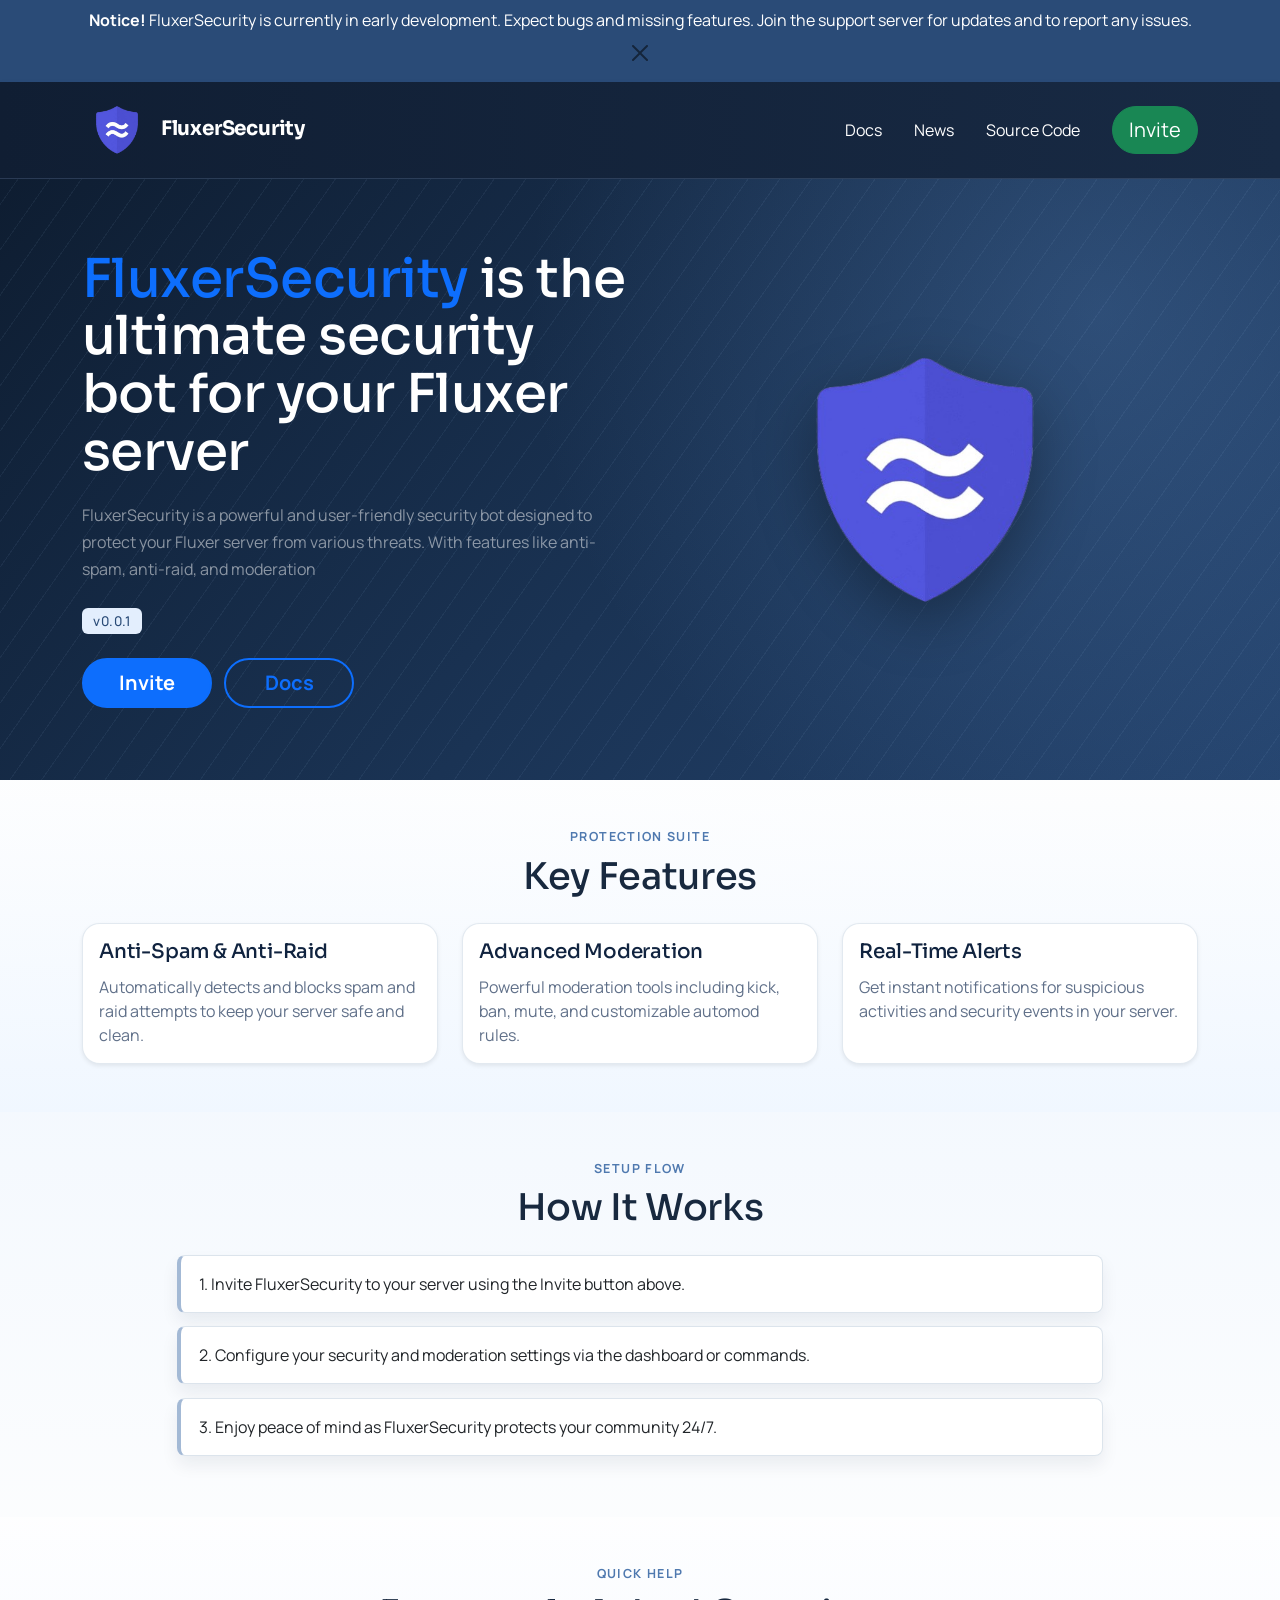
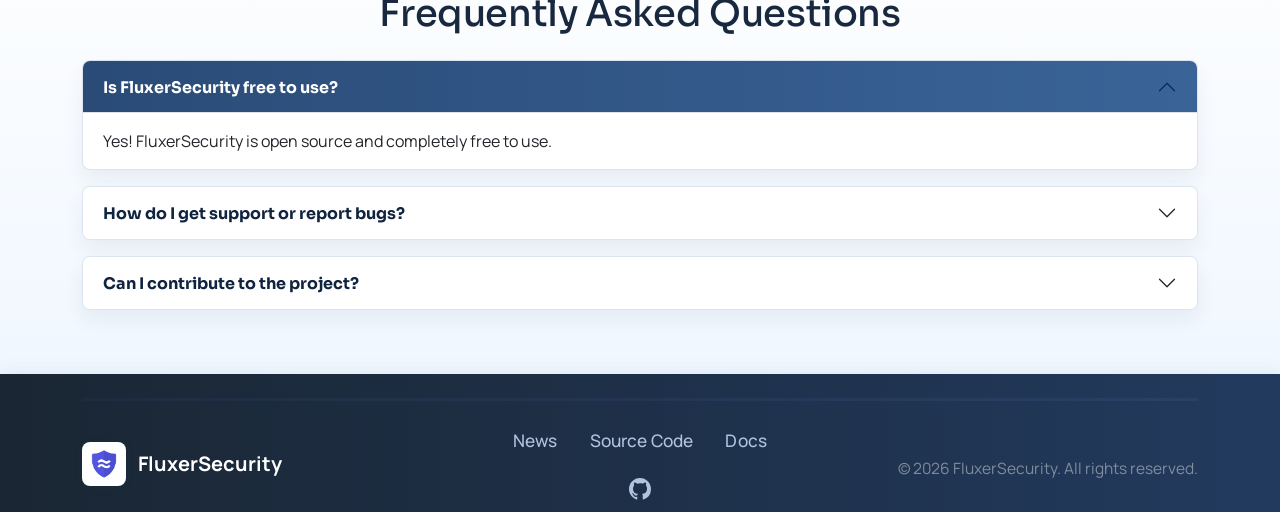
==== index.html @ bf93127a "first commit" ====
<!doctype html>
<html lang="en">
  <head>
    <meta charset="UTF-8" />
    <meta name="viewport" content="width=device-width, initial-scale=1.0" />
    <title>
      FluxerSecurity | An Open Source Security bot for Fluxer Servers
    </title>
    <link
      href="https://cdn.jsdelivr.net/npm/bootstrap@5.3.3/dist/css/bootstrap.min.css"
      rel="stylesheet"
      integrity="sha384-QWTKZyjpPEjISv5WaRU9OFeRpok6YctnYmDr5pNlyT2bRjXh0JMhjY6hW+ALEwIH"
      crossorigin="anonymous"
    />
    <link rel="stylesheet" href="style.css" />
  </head>
  <body class="home-page">
    <div
      class="alert alert-dississible fade show text-center mb-0 pt-2 pb-2 border-0 rounded-0 text-white"
      role="alert"
      style="background-color: #2a4b77"
    >
      <div class="container">
        <strong class="text-white">Notice!</strong>
        FluxerSecurity is currently in early development. Expect bugs and
        missing features. Join the support server for updates and to report any
        issues.
        <button
          type="button"
          class="btn-close"
          data-bs-dismiss="alert"
          aria-label="Close"
          style="padding: 0.8rem"
        ></button>
      </div>
    </div>

    <nav
      class="navbar navbar-expand-md navbar-dark bg-dark landing-navbar"
      style="border-bottom: 1px solid #495057"
    >
      <div class="container">
        <a class="navbar-brand landing-brand text-white fw-bold" href="/">
          <img
            src="/assets/logo.png"
            alt="logo"
            style="width: 70px; height: 70px; margin-right: 5px"
          />
          FluxerSecurity
        </a>
        <ul class="navbar-nav ms-auto">
          <li class="nav-item d-none d-md-inline-block">
            <a class="nav-link active text-lg px-lg-3" href="docs.html">Docs</a>
          </li>
          <li class="nav-item d-none d-md-inline-block">
            <a class="nav-link active text-lg px-lg-3" href="news.html">News</a>
          </li>
          <li class="nav-item d-none d-md-inline-block">
            <a
              class="nav-link active text-lg px-lg-3"
              href="https://codeberg.org/Arcbasehq/FluxerSecurity/src/branch/main/"
              >Source Code</a
            >
          </li>
        </ul>
        <a
          href="https://web.fluxer.app/oauth2/authorize?client_id=1489869721876468227&scope=bot&permissions=8"
          class="btn btn-lg btn-success btn-pill my-2 my-sm-0 ms-3"
          >Invite</a
        >
      </div>
    </nav>

    <section
      class="landing-intro main-hero text-bg-dark pt-5 pt-lg-6 pb-5 pb-lg-7"
    >
      <div class="landing-intro-content container h-100">
        <div class="row align-items-center h-100">
          <div class="col-lg-6 order-lg-1 order-2 hero-copy">
            <h1 id="main-slogan" class="my-4 text-white">
              <span class="text-primary">FluxerSecurity</span> is the ultimate
              security bot for your Fluxer server
            </h1>
            <p class="text-lg text-white-50 hero-lead">
              FluxerSecurity is a powerful and user-friendly security bot
              designed to protect your Fluxer server from various threats. With
              features like anti-spam, anti-raid, and moderation
            </p>
            <div class="my-4">
              <span class="badge badge-subtle-primary p-1 version-badge"
                >v0.0.1</span
              >
            </div>
            <div class="my-4 hero-actions">
              <a
                class="btn btn-primary btn-lg btn-pill"
                href="https://web.fluxer.app/oauth2/authorize?client_id=1489869721876468227&scope=bot&permissions=8"
                >Invite</a
              >
              <a
                href="docs.html"
                class="btn btn-outline-primary btn-lg btn-pill"
                >Docs</a
              >
            </div>
          </div>
          <div
            class="col-lg-6 d-flex justify-content-center align-items-center order-lg-2 order-1 mb-4 mb-lg-0 hero-visual"
          >
            <!-- Hero image or illustration goes here -->
            <img
              src="/assets/logo.png"
              alt="FluxerSecurity Hero"
              class="img-fluid hero-image"
            />
          </div>
        </div>
      </div>
    </section>

    <!-- Features Section -->
    <section class="features-section py-5 bg-light">
      <div class="container">
        <p class="section-kicker text-uppercase text-center mb-2">
          Protection Suite
        </p>
        <h2 class="section-title text-center mb-4">Key Features</h2>
        <div class="row g-4">
          <div class="col-md-4">
            <div class="card h-100 shadow-sm feature-card">
              <div class="card-body">
                <h5 class="card-title">Anti-Spam & Anti-Raid</h5>
                <p class="card-text">
                  Automatically detects and blocks spam and raid attempts to
                  keep your server safe and clean.
                </p>
              </div>
            </div>
          </div>
          <div class="col-md-4">
            <div class="card h-100 shadow-sm feature-card">
              <div class="card-body">
                <h5 class="card-title">Advanced Moderation</h5>
                <p class="card-text">
                  Powerful moderation tools including kick, ban, mute, and
                  customizable automod rules.
                </p>
              </div>
            </div>
          </div>
          <div class="col-md-4">
            <div class="card h-100 shadow-sm feature-card">
              <div class="card-body">
                <h5 class="card-title">Real-Time Alerts</h5>
                <p class="card-text">
                  Get instant notifications for suspicious activities and
                  security events in your server.
                </p>
              </div>
            </div>
          </div>
        </div>
      </div>
    </section>

    <!-- How It Works Section -->
    <section class="how-it-works-section py-5">
      <div class="container">
        <p class="section-kicker text-uppercase text-center mb-2">Setup Flow</p>
        <h2 class="section-title text-center mb-4">How It Works</h2>
        <div class="row justify-content-center">
          <div class="col-md-10">
            <ol class="list-group list-group-numbered list-group-flush">
              <li class="list-group-item">
                Invite FluxerSecurity to your server using the Invite button
                above.
              </li>
              <li class="list-group-item">
                Configure your security and moderation settings via the
                dashboard or commands.
              </li>
              <li class="list-group-item">
                Enjoy peace of mind as FluxerSecurity protects your community
                24/7.
              </li>
            </ol>
          </div>
        </div>
      </div>
    </section>

    <!-- FAQ Section -->
    <section class="faq-section py-5 bg-light">
      <div class="container">
        <p class="section-kicker text-uppercase text-center mb-2">Quick Help</p>
        <h2 class="section-title text-center mb-4">
          Frequently Asked Questions
        </h2>
        <div class="accordion" id="faqAccordion">
          <div class="accordion-item">
            <h2 class="accordion-header" id="faq1-heading">
              <button
                class="accordion-button"
                type="button"
                data-bs-toggle="collapse"
                data-bs-target="#faq1"
                aria-expanded="true"
                aria-controls="faq1"
              >
                Is FluxerSecurity free to use?
              </button>
            </h2>
            <div
              id="faq1"
              class="accordion-collapse collapse show"
              aria-labelledby="faq1-heading"
              data-bs-parent="#faqAccordion"
            >
              <div class="accordion-body">
                Yes! FluxerSecurity is open source and completely free to use.
              </div>
            </div>
          </div>
          <div class="accordion-item">
            <h2 class="accordion-header" id="faq2-heading">
              <button
                class="accordion-button collapsed"
                type="button"
                data-bs-toggle="collapse"
                data-bs-target="#faq2"
                aria-expanded="false"
                aria-controls="faq2"
              >
                How do I get support or report bugs?
              </button>
            </h2>
            <div
              id="faq2"
              class="accordion-collapse collapse"
              aria-labelledby="faq2-heading"
              data-bs-parent="#faqAccordion"
            >
              <div class="accordion-body">
                Join our support server or open an issue on our source code
                repository to get help or report bugs.
              </div>
            </div>
          </div>
          <div class="accordion-item">
            <h2 class="accordion-header" id="faq3-heading">
              <button
                class="accordion-button collapsed"
                type="button"
                data-bs-toggle="collapse"
                data-bs-target="#faq3"
                aria-expanded="false"
                aria-controls="faq3"
              >
                Can I contribute to the project?
              </button>
            </h2>
            <div
              id="faq3"
              class="accordion-collapse collapse"
              aria-labelledby="faq3-heading"
              data-bs-parent="#faqAccordion"
            >
              <div class="accordion-body">
                Absolutely! We welcome contributions. Check out the source code
                and see our contribution guidelines.
              </div>
            </div>
          </div>
        </div>
      </div>
    </section>

    <!-- Footer -->
    <footer class="footer mt-auto pt-4 pb-2">
      <div class="container">
        <div class="footer-divider mb-4"></div>
        <div class="row align-items-center gy-3">
          <div class="col-md-4 text-center text-md-start mb-2 mb-md-0">
            <div
              class="footer-brand d-flex align-items-center justify-content-center justify-content-md-start"
            >
              <img
                src="/assets/logo.png"
                alt="FluxerSecurity Logo"
                style="
                  width: 44px;
                  height: 44px;
                  margin-right: 12px;
                  box-shadow: 0 2px 8px rgba(42, 75, 119, 0.1);
                "
              />
              <span class="fw-bold fs-5">FluxerSecurity</span>
            </div>
          </div>
          <div class="col-md-4 text-center mb-2 mb-md-0">
            <div class="footer-links d-flex justify-content-center gap-3">
              <a href="news.html" class="footer-link">News</a>
              <a
                href="https://codeberg.org/Arcbasehq/FluxerSecurity/src/branch/main/"
                class="footer-link"
                >Source Code</a
              >
              <a href="docs.html" class="footer-link">Docs</a>
            </div>
            <div class="footer-social mt-3">
              <a
                href="#"
                class="footer-social-link"
                aria-label="GitHub"
                title="GitHub"
                ><svg
                  width="22"
                  height="22"
                  fill="currentColor"
                  viewBox="0 0 16 16"
                >
                  <path
                    d="M8 0C3.58 0 0 3.58 0 8c0 3.54 2.29 6.53 5.47 7.59.4.07.55-.17.55-.38 0-.19-.01-.82-.01-1.49-2.01.37-2.53-.49-2.69-.94-.09-.23-.48-.94-.82-1.13-.28-.15-.68-.52-.01-.53.63-.01 1.08.58 1.23.82.72 1.21 1.87.87 2.33.66.07-.52.28-.87.51-1.07-1.78-.2-3.64-.89-3.64-3.95 0-.87.31-1.59.82-2.15-.08-.2-.36-1.02.08-2.12 0 0 .67-.21 2.2.82a7.65 7.65 0 0 1 2-.27c.68 0 1.36.09 2 .27 1.53-1.04 2.2-.82 2.2-.82.44 1.1.16 1.92.08 2.12.51.56.82 1.27.82 2.15 0 3.07-1.87 3.75-3.65 3.95.29.25.54.73.54 1.48 0 1.07-.01 1.93-.01 2.2 0 .21.15.46.55.38A8.013 8.013 0 0 0 16 8c0-4.42-3.58-8-8-8z"
                  /></svg
              ></a>
            </div>
          </div>
          <div class="col-md-4 text-center text-md-end">
            <div class="footer-copy text-white-50 small">
              &copy; 2026 FluxerSecurity. All rights reserved.
            </div>
          </div>
        </div>
      </div>
    </footer>

    <script
      src="https://cdn.jsdelivr.net/npm/bootstrap@5.3.3/dist/js/bootstrap.bundle.min.js"
      integrity="sha384-YvpcrYf0tY3lHB60NNkmXc5s9fDVZLESaAA55NDzOxhy9GkcIdslK1eN7N6jIeHz"
      crossorigin="anonymous"
    ></script>
  </body>
</html>
---- style.css ----
@import url("https://fonts.googleapis.com/css2?family=Manrope:wght@400;500;700&family=Sora:wght@600;700&display=swap");

:root {
  --brand-navy: #10233f;
  --brand-blue: #2a4b77;
  --brand-sky: #4f79af;
  --surface-soft: #f5f9ff;
  --ink-main: #18293f;
  --ink-muted: #607089;
  --radius-lg: 1.1rem;
}

/* Footer Styles */
/* Enhanced Footer Styles */
.footer {
  background: linear-gradient(90deg, #1a2633 0%, #223a5e 100%);
  color: #fff;
  font-size: 1rem;
  margin-top: 3rem;
  box-shadow: 0 -2px 16px 0 rgba(42, 75, 119, 0.08);
  position: relative;
  z-index: 2;
  padding-left: 0;
  padding-right: 0;
}
.footer-divider {
  height: 3px;
  width: 100%;
  background: linear-gradient(90deg, #2a4b77 0%, #4e6fae 100%);
  opacity: 0.15;
  border-radius: 2px;
  margin-bottom: 2rem;
}
.footer-brand img {
  border-radius: 0.5rem;
  background: #fff;
  padding: 2px;
  box-shadow: 0 2px 8px rgba(42, 75, 119, 0.1);
  margin-bottom: 0;
}
.footer-links {
  gap: 1.5rem;
  display: flex;
  flex-wrap: wrap;
  justify-content: center;
  align-items: center;
}
.footer-link {
  color: #b0c4de;
  text-decoration: none;
  font-weight: 500;
  font-size: 1.08rem;
  transition:
    color 0.2s,
    text-shadow 0.2s;
  letter-spacing: 0.01em;
  padding: 0.2rem 0.5rem;
  border-radius: 0.3rem;
}
.footer-link:hover {
  color: #fff;
  text-shadow: 0 2px 8px rgba(42, 75, 119, 0.12);
  text-decoration: underline;
  background: rgba(42, 75, 119, 0.08);
}
.footer-social {
  display: flex;
  justify-content: center;
  align-items: center;
  gap: 1.2rem;
  margin-top: 0.5rem;
}
.footer-social-link {
  color: #b0c4de;
  transition:
    color 0.2s,
    transform 0.2s;
  display: inline-flex;
  align-items: center;
  border-radius: 50%;
  padding: 0.25rem;
}
.footer-social-link:hover {
  color: #4e6fae;
  background: rgba(42, 75, 119, 0.1);
  transform: translateY(-2px) scale(1.08);
}
.footer-copy {
  font-size: 0.97rem;
  opacity: 0.85;
  margin-top: 0.5rem;
  text-align: right;
}
@media (max-width: 767.98px) {
  .footer-copy {
    text-align: center;
    margin-top: 1.2rem;
  }
  .footer-brand {
    justify-content: center !important;
  }
}

/* General polish */
body {
  background: #f8fafc;
}
.navbar {
  box-shadow: 0 2px 8px rgba(42, 75, 119, 0.04);
}
.card {
  border: none;
}
.btn-pill {
  border-radius: 50px !important;
}
.badge-subtle-primary {
  background: #e3eefd;
  color: #2a4b77;
  font-weight: 500;
}
/* Features Section */
.features-section .card {
  border-radius: 1rem;
  transition: box-shadow 0.2s;
}
.features-section .card:hover {
  box-shadow: 0 0.5rem 1.5rem rgba(42, 75, 119, 0.15);
}

/* How It Works Section */
.how-it-works-section ol.list-group {
  background: none;
  border: none;
}
.how-it-works-section .list-group-item {
  background: #fff;
  border-radius: 0.5rem;
  margin-bottom: 0.5rem;
  border: 1px solid #e3e3e3;
}

/* FAQ Section */
.faq-section .accordion-button {
  font-weight: 500;
}
.faq-section .accordion-item {
  border-radius: 0.5rem;
  margin-bottom: 1rem;
  overflow: hidden;
}
/* Hero section two-column layout */
.hero-image {
  display: block;
  margin: 0 auto;
}

/* Main page refresh */
.home-page {
  font-family: "Manrope", sans-serif;
  color: var(--ink-main);
  background:
    radial-gradient(
      circle at 15% 8%,
      rgba(79, 121, 175, 0.12),
      transparent 40%
    ),
    radial-gradient(circle at 88% 10%, rgba(42, 75, 119, 0.1), transparent 35%),
    #f3f7fd;
}

.home-page h1,
.home-page h2,
.home-page h3,
.home-page h4,
.home-page h5,
.home-page .navbar-brand {
  font-family: "Sora", sans-serif;
  letter-spacing: -0.01em;
}

.home-page .landing-navbar {
  background: linear-gradient(90deg, #101e33 0%, #182a44 100%) !important;
  border-bottom-color: rgba(132, 161, 198, 0.22) !important;
  backdrop-filter: blur(6px);
}

.home-page .main-hero {
  position: relative;
  overflow: hidden;
  background: linear-gradient(135deg, #0e1d31 0%, #1a3354 55%, #24436d 100%);
}

.home-page .main-hero::before {
  content: "";
  position: absolute;
  inset: 0;
  background:
    repeating-linear-gradient(
      -55deg,
      rgba(154, 190, 230, 0.07) 0,
      rgba(154, 190, 230, 0.07) 1px,
      transparent 1px,
      transparent 26px
    ),
    radial-gradient(
      circle at 86% 22%,
      rgba(103, 152, 214, 0.24),
      transparent 48%
    );
  pointer-events: none;
}

.home-page .landing-intro-content {
  position: relative;
  z-index: 1;
}

.home-page #main-slogan {
  font-size: clamp(2rem, 4.2vw, 3.35rem);
  line-height: 1.08;
  margin-bottom: 1.25rem !important;
  max-width: 16ch;
}

.home-page .hero-lead {
  max-width: 53ch;
  line-height: 1.7;
}

.home-page .version-badge {
  font-size: 0.84rem;
  letter-spacing: 0.04em;
  padding: 0.4rem 0.7rem !important;
}

.home-page .hero-actions {
  display: flex;
  flex-wrap: wrap;
  gap: 0.75rem;
}

.home-page .hero-actions .btn {
  min-width: 130px;
  font-weight: 700;
  border-width: 2px;
}

.home-page .hero-visual {
  min-height: 320px;
}

.home-page .hero-image {
  width: min(72%, 360px);
  filter: drop-shadow(0 18px 30px rgba(0, 0, 0, 0.34));
  animation: home-float 6.5s ease-in-out infinite;
}

.home-page .section-kicker {
  color: var(--brand-sky);
  letter-spacing: 0.11em;
  font-size: 0.78rem;
  font-weight: 700;
}

.home-page .section-title {
  font-size: clamp(1.65rem, 3.2vw, 2.3rem);
}

.home-page .features-section,
.home-page .faq-section {
  background: linear-gradient(
    180deg,
    rgba(255, 255, 255, 0.88) 0%,
    rgba(240, 247, 255, 0.95) 100%
  ) !important;
}

.home-page .feature-card {
  background: #ffffff;
  border: 1px solid rgba(96, 132, 173, 0.18);
  border-radius: var(--radius-lg);
  box-shadow: 0 12px 22px rgba(16, 35, 63, 0.08);
  transition:
    transform 0.28s ease,
    box-shadow 0.28s ease,
    border-color 0.28s ease;
}

.home-page .feature-card:hover {
  transform: translateY(-7px);
  border-color: rgba(79, 121, 175, 0.45);
  box-shadow: 0 17px 34px rgba(16, 35, 63, 0.14);
}

.home-page .feature-card .card-title {
  color: var(--brand-navy);
  margin-bottom: 0.65rem;
}

.home-page .feature-card .card-text {
  color: var(--ink-muted);
}

.home-page .how-it-works-section {
  background: linear-gradient(
    180deg,
    rgba(245, 250, 255, 0.52),
    rgba(255, 255, 255, 0.7)
  );
}

.home-page .how-it-works-section .list-group-item {
  background: #fff;
  border: 1px solid rgba(99, 134, 173, 0.22);
  border-left: 4px solid rgba(79, 121, 175, 0.52);
  box-shadow: 0 9px 17px rgba(16, 35, 63, 0.07);
  margin-bottom: 0.85rem;
  padding: 1rem 1rem 1rem 1.15rem;
}

.home-page .faq-section .accordion-item {
  border: 1px solid rgba(108, 145, 186, 0.24);
  box-shadow: 0 10px 20px rgba(16, 35, 63, 0.06);
}

.home-page .faq-section .accordion-button {
  color: var(--brand-navy);
  font-weight: 700;
}

.home-page .faq-section .accordion-button:not(.collapsed) {
  color: #fff;
  background: linear-gradient(90deg, #2a4b77 0%, #3a6498 100%);
}

.home-page .hero-copy,
.home-page .hero-visual,
.home-page .feature-card {
  animation: rise-in 0.75s ease both;
}

.home-page .hero-visual {
  animation-delay: 0.15s;
}

.home-page .feature-card:nth-child(1) {
  animation-delay: 0.1s;
}

.home-page .feature-card:nth-child(2) {
  animation-delay: 0.2s;
}

.home-page .feature-card:nth-child(3) {
  animation-delay: 0.3s;
}

@keyframes rise-in {
  from {
    opacity: 0;
    transform: translateY(16px);
  }
  to {
    opacity: 1;
    transform: translateY(0);
  }
}

@keyframes home-float {
  0%,
  100% {
    transform: translateY(0);
  }
  50% {
    transform: translateY(-8px);
  }
}

@media (max-width: 991.98px) {
  .home-page .hero-visual {
    min-height: 240px;
  }

  .home-page .hero-image {
    width: min(62%, 280px);
  }
}

@media (max-width: 767.98px) {
  .home-page #main-slogan {
    max-width: none;
  }

  .home-page .hero-actions .btn {
    width: 100%;
  }

  .home-page .main-hero {
    border-bottom-left-radius: 1rem;
    border-bottom-right-radius: 1rem;
  }
}
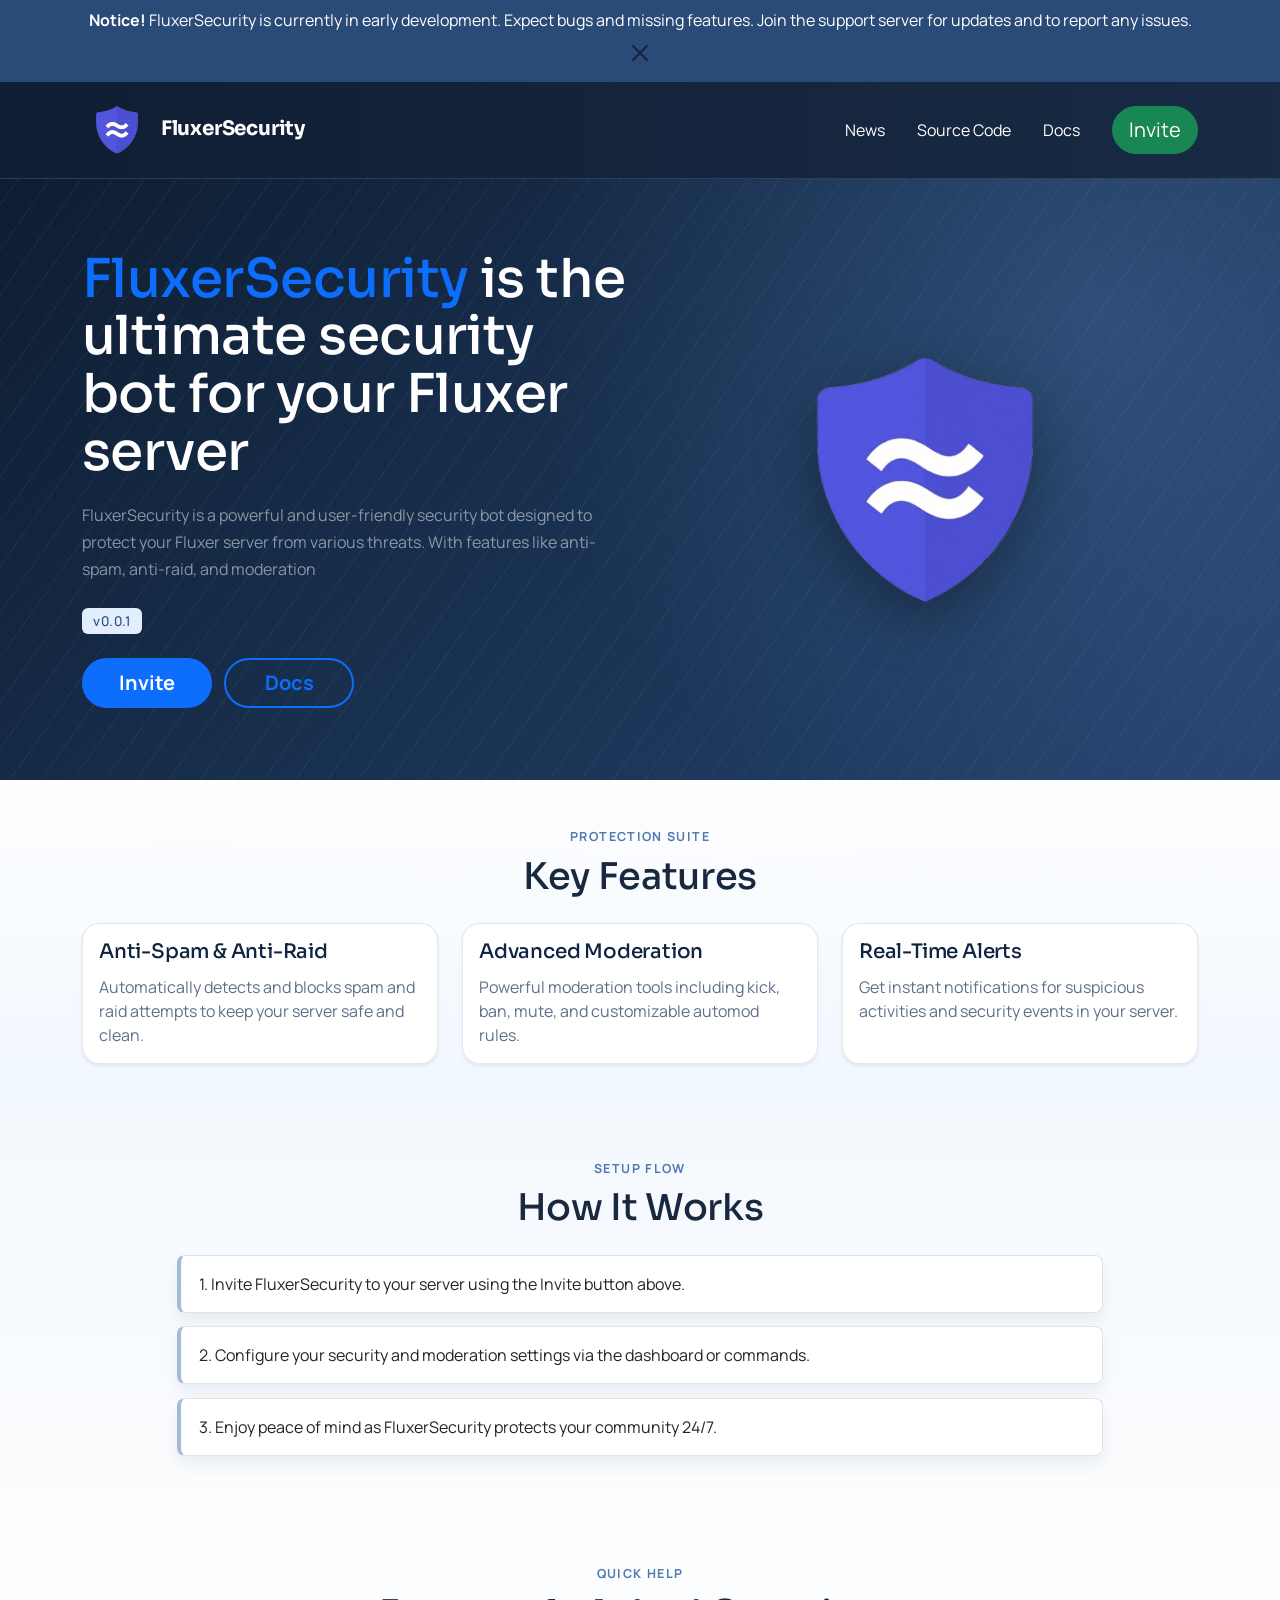
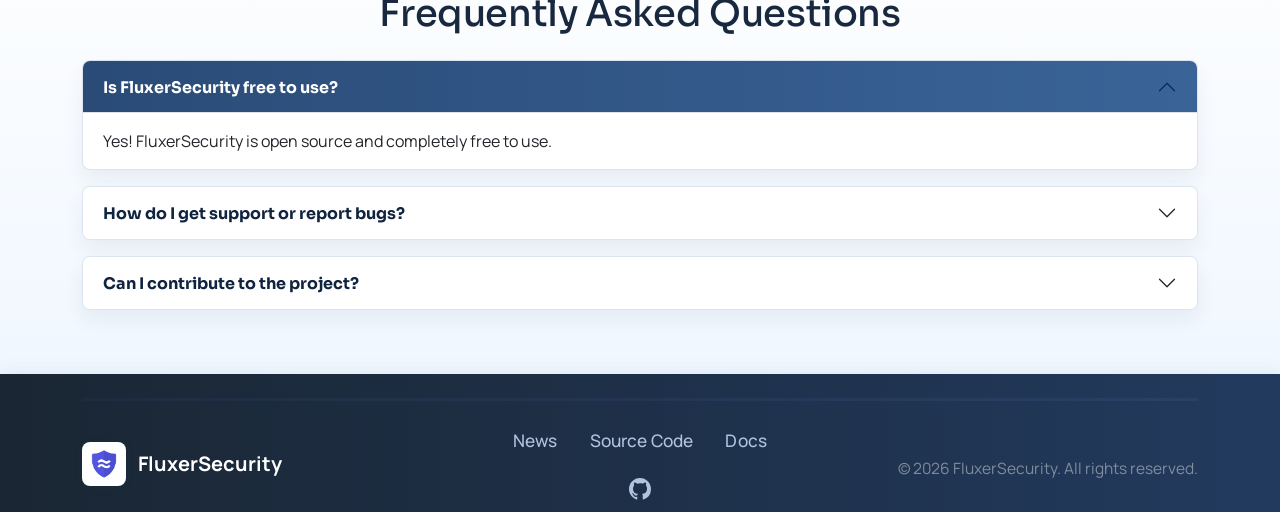
==== commit 8ef7521b: "removed twitter links" ====
--- a/index.html
+++ b/index.html
@@ -50,9 +50,6 @@
         </a>
         <ul class="navbar-nav ms-auto">
           <li class="nav-item d-none d-md-inline-block">
-            <a class="nav-link active text-lg px-lg-3" href="docs.html">Docs</a>
-          </li>
-          <li class="nav-item d-none d-md-inline-block">
             <a class="nav-link active text-lg px-lg-3" href="news.html">News</a>
           </li>
           <li class="nav-item d-none d-md-inline-block">
@@ -61,6 +58,9 @@
               href="https://codeberg.org/Arcbasehq/FluxerSecurity/src/branch/main/"
               >Source Code</a
             >
+          </li>
+          <li class="nav-item d-none d-md-inline-block">
+            <a class="nav-link active text-lg px-lg-3" href="docs.html">Docs</a>
           </li>
         </ul>
         <a
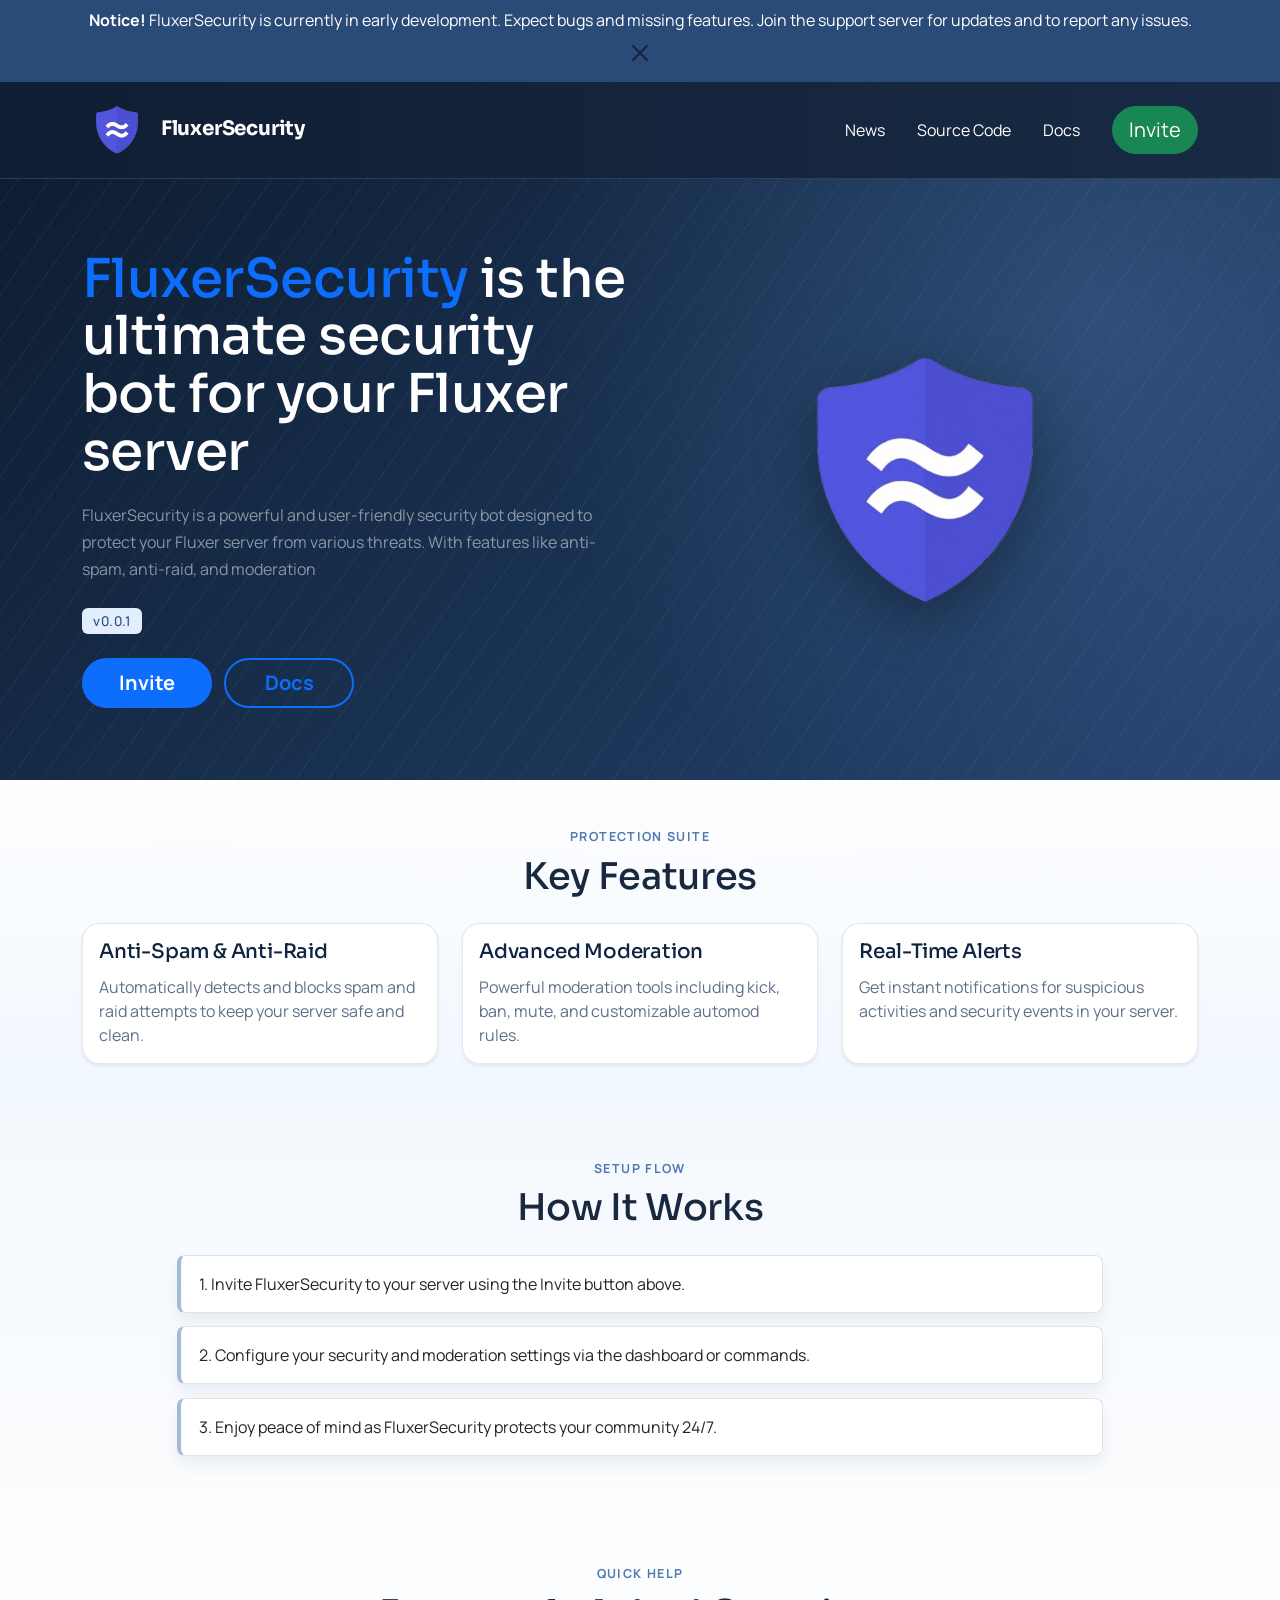
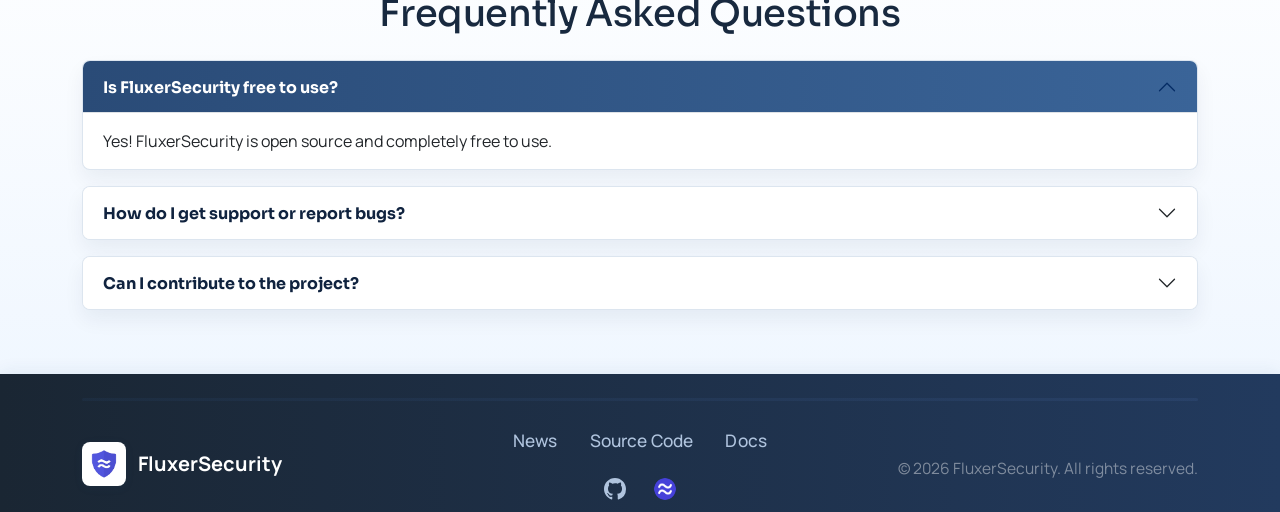
==== commit e3112715: "added fluxer invite" ====
--- a/index.html
+++ b/index.html
@@ -6,6 +6,7 @@
     <title>
       FluxerSecurity | An Open Source Security bot for Fluxer Servers
     </title>
+    <link rel="icon" type="image/png" href="/assets/fluxer.png" />
     <link
       href="https://cdn.jsdelivr.net/npm/bootstrap@5.3.3/dist/css/bootstrap.min.css"
       rel="stylesheet"
@@ -323,6 +324,17 @@
                     d="M8 0C3.58 0 0 3.58 0 8c0 3.54 2.29 6.53 5.47 7.59.4.07.55-.17.55-.38 0-.19-.01-.82-.01-1.49-2.01.37-2.53-.49-2.69-.94-.09-.23-.48-.94-.82-1.13-.28-.15-.68-.52-.01-.53.63-.01 1.08.58 1.23.82.72 1.21 1.87.87 2.33.66.07-.52.28-.87.51-1.07-1.78-.2-3.64-.89-3.64-3.95 0-.87.31-1.59.82-2.15-.08-.2-.36-1.02.08-2.12 0 0 .67-.21 2.2.82a7.65 7.65 0 0 1 2-.27c.68 0 1.36.09 2 .27 1.53-1.04 2.2-.82 2.2-.82.44 1.1.16 1.92.08 2.12.51.56.82 1.27.82 2.15 0 3.07-1.87 3.75-3.65 3.95.29.25.54.73.54 1.48 0 1.07-.01 1.93-.01 2.2 0 .21.15.46.55.38A8.013 8.013 0 0 0 16 8c0-4.42-3.58-8-8-8z"
                   /></svg
               ></a>
+              <a
+                href="https://fluxer.gg/Uqo4Dehn"
+                class="footer-social-link"
+                aria-label="Fluxer"
+                title="Fluxer"
+                target="_blank"
+                ><img
+                  src="/assets/fluxer.png"
+                  alt="Fluxer"
+                  class="footer-social-logo"
+              /></a>
             </div>
           </div>
           <div class="col-md-4 text-center text-md-end">
--- a/style.css
+++ b/style.css
@@ -84,6 +84,13 @@
   color: #4e6fae;
   background: rgba(42, 75, 119, 0.1);
   transform: translateY(-2px) scale(1.08);
+}
+.footer-social-logo {
+  width: 22px;
+  height: 22px;
+  object-fit: contain;
+  display: block;
+  border-radius: 50%;
 }
 .footer-copy {
   font-size: 0.97rem;
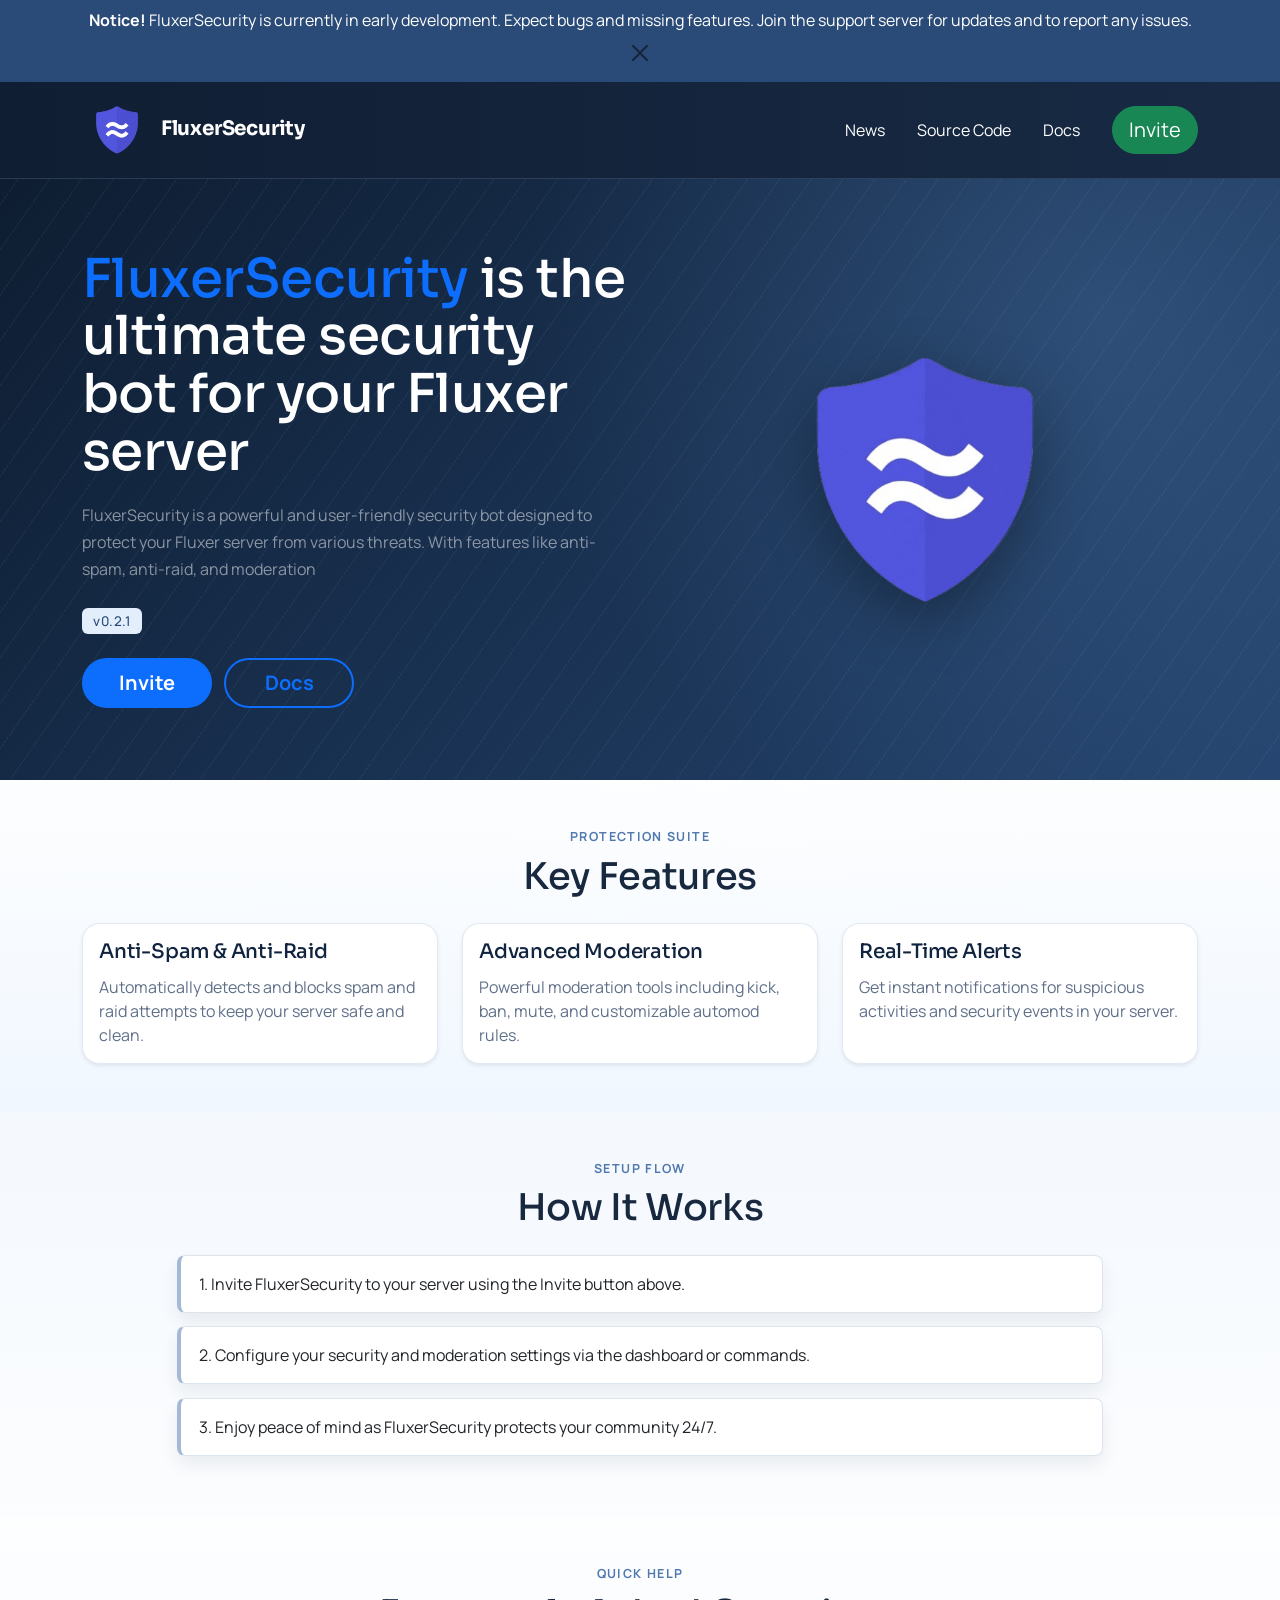
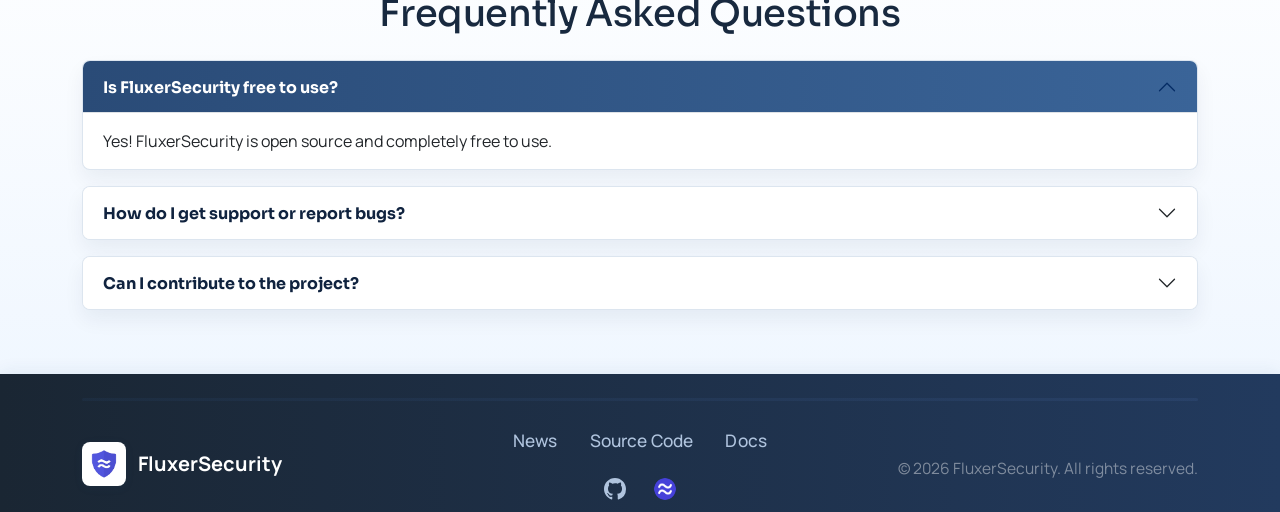
==== commit f05f2d01: "updated version" ====
--- a/index.html
+++ b/index.html
@@ -3,10 +3,69 @@
   <head>
     <meta charset="UTF-8" />
     <meta name="viewport" content="width=device-width, initial-scale=1.0" />
-    <title>
-      FluxerSecurity | An Open Source Security bot for Fluxer Servers
-    </title>
+    <title>FluxerSecurity - Security Bot for Fluxer Servers</title>
+    <meta
+      name="description"
+      content="FluxerSecurity is an open-source security and moderation bot for Fluxer servers with anti-spam, anti-raid, verification, and advanced staff tools."
+    />
+    <meta
+      name="robots"
+      content="index, follow, max-image-preview:large, max-snippet:-1, max-video-preview:-1"
+    />
+    <meta name="theme-color" content="#182a44" />
+    <link rel="canonical" href="https://fluxer.arcbase.one/" />
+    <meta property="og:type" content="website" />
+    <meta property="og:site_name" content="FluxerSecurity" />
+    <meta property="og:locale" content="en_US" />
+    <meta
+      property="og:title"
+      content="FluxerSecurity - Security Bot for Fluxer Servers"
+    />
+    <meta
+      property="og:description"
+      content="Protect your Fluxer server with anti-spam, anti-raid, verification, and moderation tools from FluxerSecurity."
+    />
+    <meta property="og:url" content="https://fluxer.arcbase.one/" />
+    <meta
+      property="og:image"
+      content="https://fluxer.arcbase.one/assets/banner.png"
+    />
+    <meta name="twitter:card" content="summary_large_image" />
+    <meta
+      name="twitter:title"
+      content="FluxerSecurity - Security Bot for Fluxer Servers"
+    />
+    <meta
+      name="twitter:description"
+      content="Open-source moderation and security bot for Fluxer servers."
+    />
+    <meta
+      name="twitter:image"
+      content="https://fluxer.arcbase.one/assets/banner.png"
+    />
     <link rel="icon" type="image/png" href="/assets/fluxer.png" />
+    <link rel="apple-touch-icon" href="/assets/fluxer.png" />
+    <script type="application/ld+json">
+      {
+        "@context": "https://schema.org",
+        "@type": "SoftwareApplication",
+        "name": "FluxerSecurity",
+        "applicationCategory": "SecurityApplication",
+        "operatingSystem": "Web",
+        "url": "https://fluxer.arcbase.one/",
+        "image": "https://fluxer.arcbase.one/assets/banner.png",
+        "description": "FluxerSecurity is an open-source security and moderation bot for Fluxer servers.",
+        "offers": {
+          "@type": "Offer",
+          "price": "0",
+          "priceCurrency": "USD"
+        },
+        "publisher": {
+          "@type": "Organization",
+          "name": "FluxerSecurity"
+        }
+      }
+    </script>
     <link
       href="https://cdn.jsdelivr.net/npm/bootstrap@5.3.3/dist/css/bootstrap.min.css"
       rel="stylesheet"
@@ -89,7 +148,7 @@
             </p>
             <div class="my-4">
               <span class="badge badge-subtle-primary p-1 version-badge"
-                >v0.0.1</span
+                >v0.2.1</span
               >
             </div>
             <div class="my-4 hero-actions">
--- a/style.css
+++ b/style.css
@@ -186,7 +186,7 @@
   letter-spacing: -0.01em;
 }
 
-.home-page .landing-navbar {
+.landing-navbar {
   background: linear-gradient(90deg, #101e33 0%, #182a44 100%) !important;
   border-bottom-color: rgba(132, 161, 198, 0.22) !important;
   backdrop-filter: blur(6px);
@@ -260,7 +260,7 @@
 .home-page .hero-image {
   width: min(72%, 360px);
   filter: drop-shadow(0 18px 30px rgba(0, 0, 0, 0.34));
-  animation: home-float 6.5s ease-in-out infinite;
+  animation: none;
 }
 
 .home-page .section-kicker {
